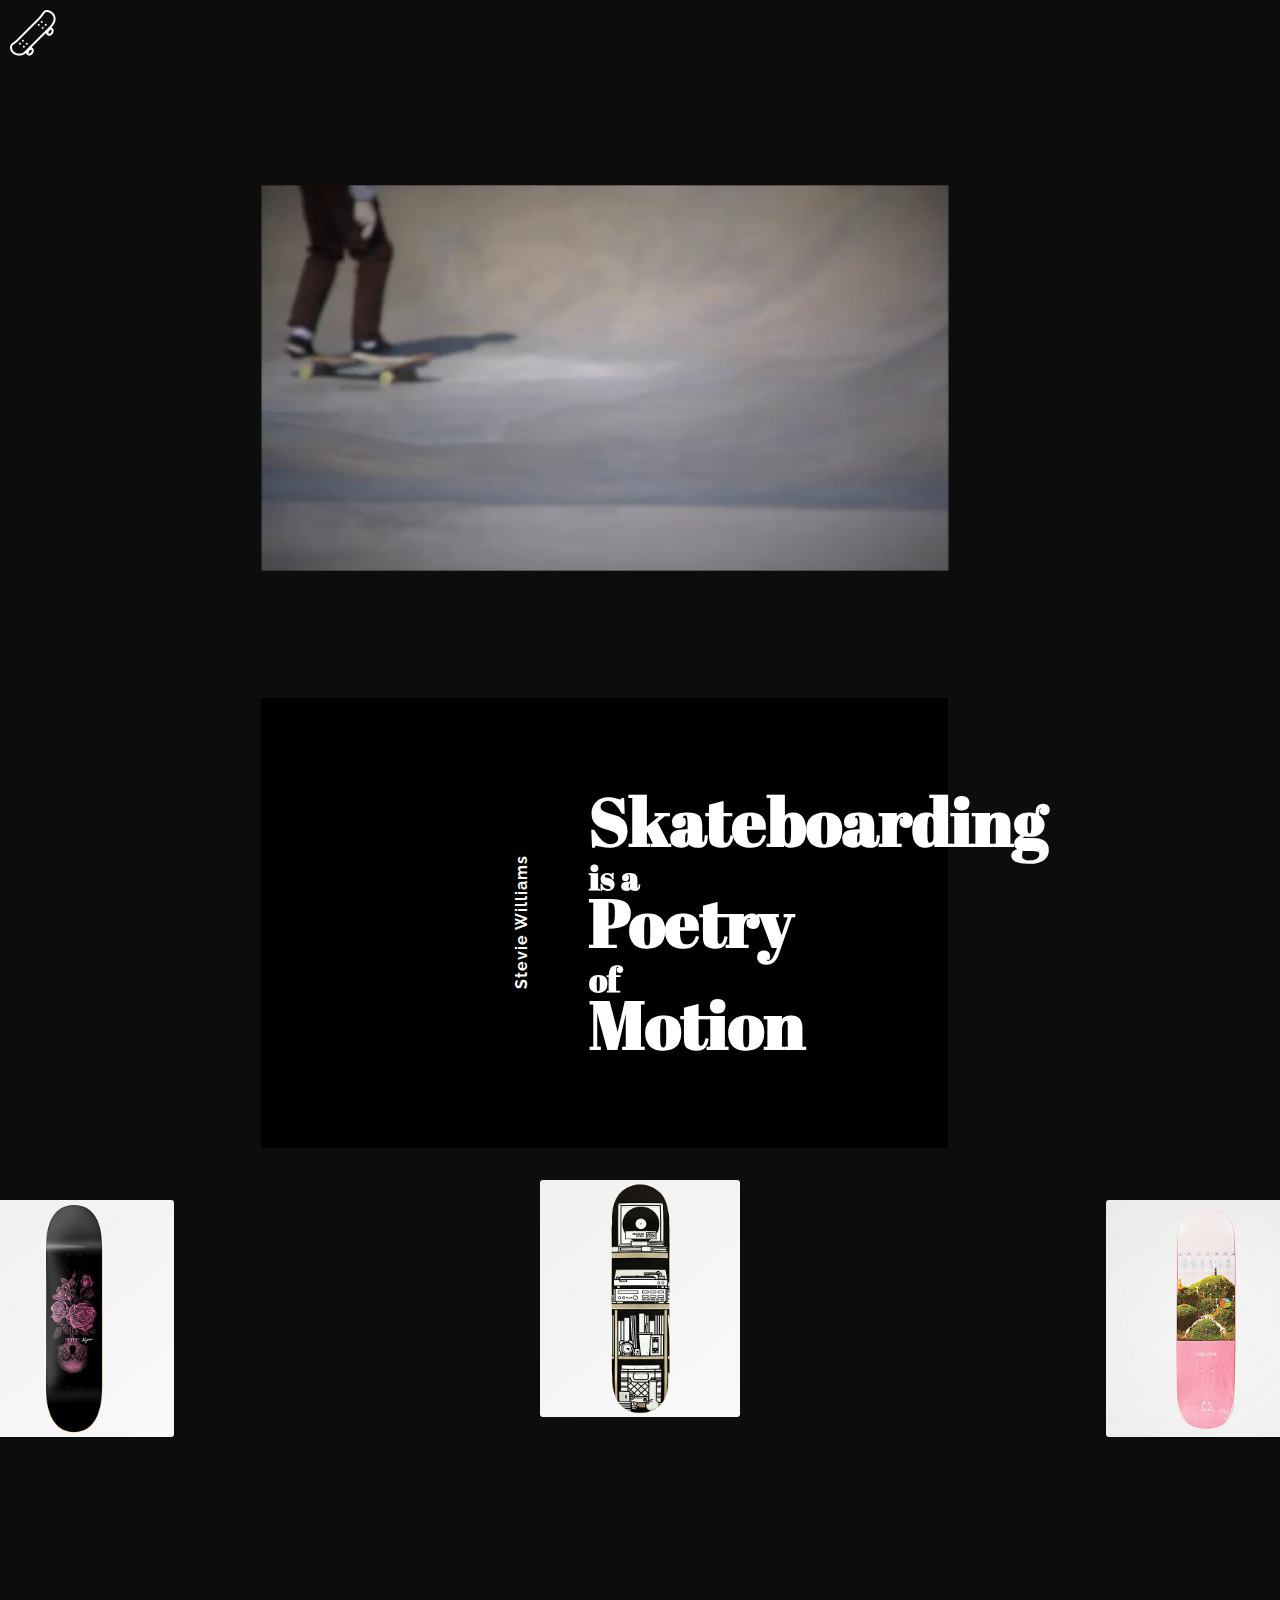
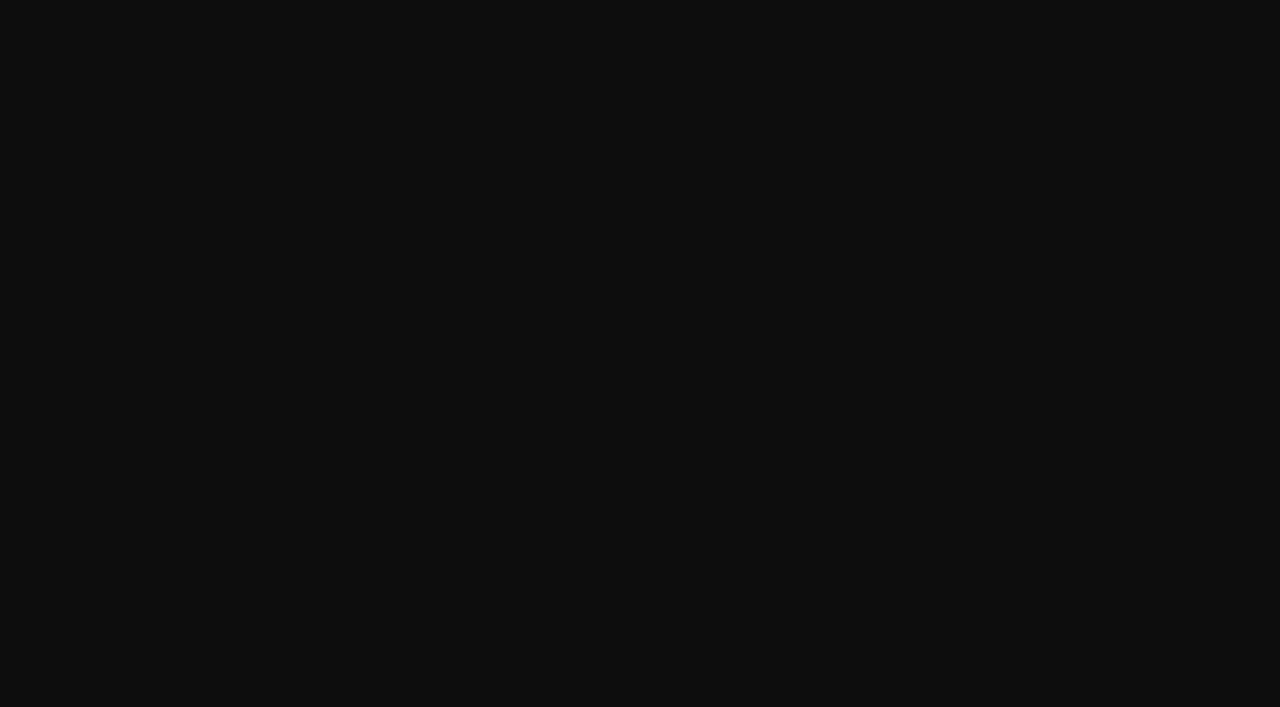
==== base.html @ 117794f9 "first commit" ====
<!DOCTYPE html>
<html lang="en">
<head>
    <meta charset="UTF-8">
    <meta name="viewport" content="width=device-width, initial-scale=1.0">
    <meta http-equiv="X-UA-Compatible" content="ie=edge">
    <title>Document</title>
    <link rel='stylesheet' type= 'text/css' href='base.css'>
</head>
<body>
    <div class="wrapper">
        <div class="sidebar">
        <div class="icons">
            <a href="#"><img src='./sk8.png' class="skate"></a>
            <a href="#"><img src='./x.png' class="x"></a>
        </div>

        
    <div class="menu">
            <ul>
                <a href="#"><li>Explore</li></a>
                <a href="#"><li>Shop</li></a>
                <a href="#"><li>Learn</li></a>
            </ul>
        </div>
    </div>

            <div class='graphic'>
                <div class="top">
                    <video src="skateVid.mp4" autoplay loop></video>
                </div>
                <div class="bottom">
                    <span class="name"><h4>Stevie Williams</h4></span>
                    <h2>Skateboarding <br><span class="small">is a</span> <br>Poetry <br><span class="small">of</span> <br>Motion</h2>
                </div>
            </div>
            
            <div class="featured">
               <div class="boardContainer board1" data-title='Primitive Najera Reborn 8.25"'><img src="b3.jpg" "></div>
               <div class="boardContainer board2" data-title='Girl x Sub Pop Biebel 8.0"' ><img src="b2.jpg" ></div>
               <div class="boardContainer board3" data-title='WKND Sablone Still Life 8.25"'><img src="b1.jpg" ></div>
            </div>

            
    </div>
    <script src="base.js"></script>
</body>
</html>
---- base.css ----
@import url('https://fonts.googleapis.com/css?family=Abril+Fatface|Raleway');




*{
    box-sizing:border-box;
}
body{
    background-color:#0d0d0d;
    color:white;
}
.wrapper{
    display:grid;
    grid-template-columns: 20% 80%;
    grid-auto-rows: 1fr;
}
@keyframes skateOff{
    0%{
        transform:rotate(0);
    }
    50%{
        transform:rotate(49deg);
    }
    100%{
        transform: translateX(-300px);
    }
}

.skateOff{
    animation: skateOff  ease-in 1s forwards;
}

.x{
    visibility: hidden;
}


.xPoof{
    animation: xPoof .3s ease;
}

@keyframes xPoof{
    0%{
        visibility: visible;
        opacity: 1;
    }
   
    100%{
    opacity:0;    
}
}

.appear{
    animation: appear 2s ease-in 1s;
}

@keyframes appear{
    0%{opacity: 0;}
    100%{opacity:1;}
}

.xslide{
    animation:slideOut .8s ease 2s forwards;
}


.menu{
    visibility: hidden;
    color:black;
    width:10em;
    background-color:white;
    border-radius: 4px;
    font-family: 'Raleway';
    background: linear-gradient(to right,
    rgba(249,107,142,1),
    rgba(218,103,230,1),
    rgba(130,125,253,1));
}
.slideOut{
    animation: slideOut 1s forwards 1.2s;
}

@keyframes slideOut{
    0%{
        transform: translateX(-50%);
    }

    50%{visibility: visible;
        transform: translateX(8%);

    }
   
    100%{
        visibility: visible;
        transform: translateX(0);
    }
}

.slideIn{
    animation: slideIn 2s ease forwards;

}

@keyframes slideIn{
    0%{
        visibility: visible;
        transform: translateX(0);
    }
   
    100%{
        transform: translateX(-150%);
    }
}


.menu ul{
    list-style:none;
    display: flex;
    flex-direction: column;
    justify-content: space-evenly;
    height: 20em;
    padding:0 10px;
}

.menu a{
    height:30px;
    text-decoration: none;
    color:black;
    font-size:2em;
}
.menu a::after{
    content: '';
    width: 0px;
    height: 2px;
    display: block;
    background: black;
    transition: 300ms;
    transition-timing-function: ease;
}

.menu a:hover::after{
    width:80%;
}


.graphic{
    grid-column: 2/3;
    grid-row: 1/1;
}


video{
    margin-top:-5em;
    height:100vh;
    width:68%;
}
/* 
.top{
    background: url('./imgs/pexels-photo-1332043.jpeg');
    background-blend-mode: overlay;
    background-color: rgba(0, 52, 87, 0.267);
    background-size:cover;
    background-position: center;
    background-repeat:no-repeat;
    height:100vh;
    width:68%;
} */
.bottom{
    width:68%;
    margin-top:-3em;
    background-color:black;
    height:50vh;
    display:flex;
    justify-content: flex-end;
    align-items: center;
    font-size: 2.8em;
    line-height: 1em;
}

.bottom h2, p {
    margin-right: -6.25rem;
    z-index:5;
}

.bottom h2{
    font-family: 'Abril Fatface';
}

.bottom p{
    background-color:rgba(225,225,225, 0.4);
}

.bottom .name .small{
    font-family: 'Source Serif Pro', serif;
}

.bottom .name{
    font-size: 1rem;
    font-family: 'Raleway';
    transform: rotate(-90deg);
    font-weight: lighter;
    letter-spacing: 1px;
    line-height:1em;
}

.bottom .small{
    font-size: .5em;
    text-align: left;
}


.featured{
    grid-column: 1/-1;
    display:flex;
    flex-wrap: wrap;
    justify-content: space-evenly;
    margin-top:2em;

}

.boardContainer img{
    max-width:100%;
    position: relative;
    transition:.2s ease;
    border-radius: 3px;
}

.boardContainer{
    width:200px;
    position: relative;
}

.boardContainer::after{
    content:attr(data-title);
    text-align: center;
    z-index: 5;
    position: absolute;
    display:inline-block;
    height:40px;
    padding:1em 0 0 0;
    /* background-color:blue; */
    top:-100px;
    left:0;
    right:0;
    bottom:0;
    border: 2px solid white;
    transition: all .3s ease;
}

.boardContainer:hover::after{
    top:100px;
    left:0;
    right:0;
    bottom:0;
}

.boardContainer:hover::before{
    content:'';
    z-index: 4;
    position: absolute;
    display:inline-block;
    height:34.1%;
    background-color:rgba(0,0,0,0.9);
    top:0;
    left:0;
    right:0;
    bottom:0;
    transition: all .3s ease;
}



.board1{
    transform: translate(-200px, 20px);
    overflow:hidden;
}

.board2{
    z-index: 2;
    overflow:hidden;
}

.board3{
    transform: translate(200px, 20px);
    overflow:hidden;
}
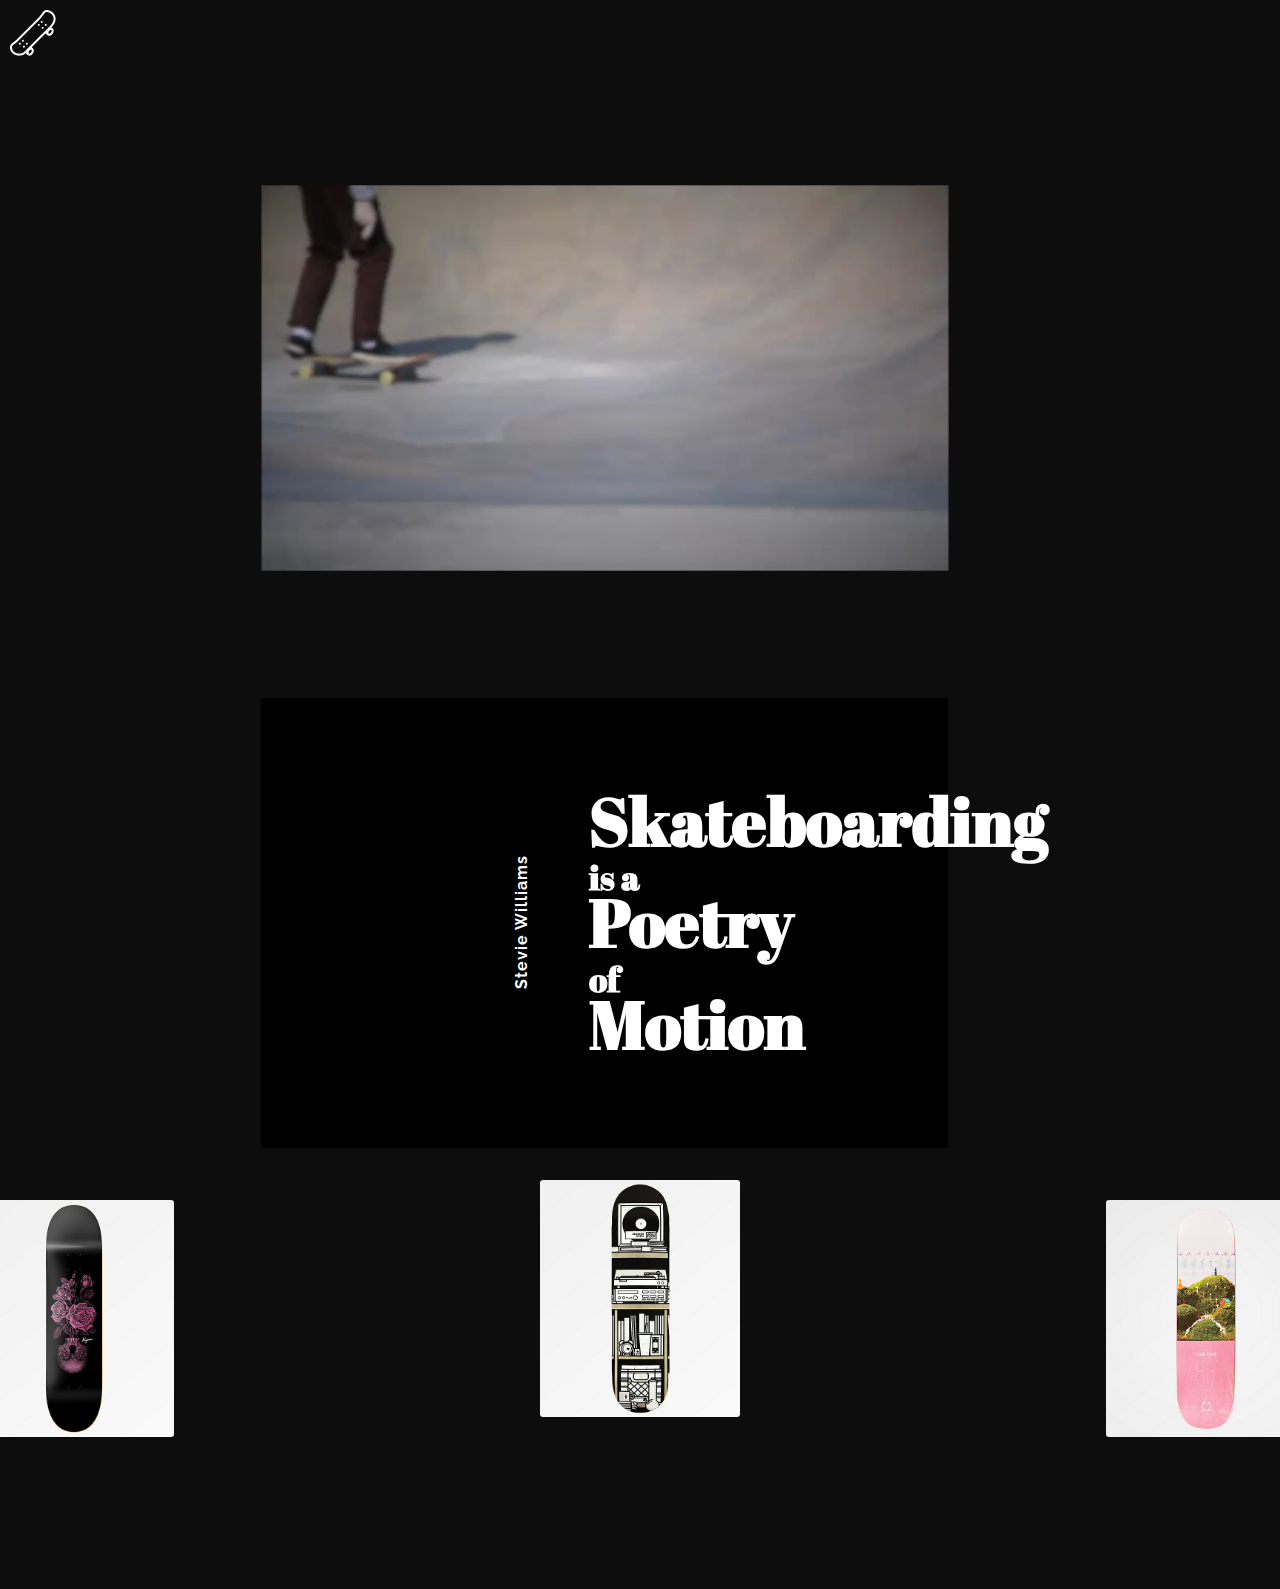
==== commit e85e9ef5: "yup" ====
--- a/base.html
+++ b/base.html
@@ -35,7 +35,16 @@
                 </div>
             </div>
             
+            <div class= "title">
+                    <div class="title-word">Featured</div>
+                     <div class="title-word">Boards</div>
+                </div>
+                
             <div class="featured">
+
+
+
+
                <div class="boardContainer board1" data-title='Primitive Najera Reborn 8.25"'><img src="b3.jpg" "></div>
                <div class="boardContainer board2" data-title='Girl x Sub Pop Biebel 8.0"' ><img src="b2.jpg" ></div>
                <div class="boardContainer board3" data-title='WKND Sablone Still Life 8.25"'><img src="b1.jpg" ></div>
--- a/base.css
+++ b/base.css
@@ -13,7 +13,7 @@
 .wrapper{
     display:grid;
     grid-template-columns: 20% 80%;
-    grid-auto-rows: 1fr;
+    grid-template-rows: auto;
 }
 @keyframes skateOff{
     0%{
@@ -216,7 +216,8 @@
     flex-wrap: wrap;
     justify-content: space-evenly;
     margin-top:2em;
-
+    align-items: start;
+    padding-bottom:10em;
 }
 
 .boardContainer img{
@@ -260,7 +261,8 @@
     z-index: 4;
     position: absolute;
     display:inline-block;
-    height:34.1%;
+    width:100%;
+    height:99%;
     background-color:rgba(0,0,0,0.9);
     top:0;
     left:0;
@@ -284,4 +286,104 @@
 .board3{
     transform: translate(200px, 20px);
     overflow:hidden;
-}+}
+
+.title {
+    display: none;
+    grid-column: 2/-1;
+    align-self: start;
+    position: relative;
+    -webkit-perspective: 400;
+            perspective: 400;
+    padding-left: 17px;
+    font-family: Arial;
+    font-weight: bold;
+    font-size: 52px;
+    text-transform: uppercase;
+    color: #fff;
+  }
+
+  .title:before {
+    content: '';
+    display: block;
+    position: absolute;
+    height: 100%;
+    width: 6px;
+    background:linear-gradient(to bottom,
+    rgba(249,107,142,1),
+    rgba(218,103,230,1),
+    rgba(130,125,253,1));
+    top: 0;
+    left: 0;
+    opacity: 0;
+    -webkit-transform: translateX(-150px);
+            transform: translateX(-150px);
+    -webkit-animation: title-border-slide-in 0.35s ease-out forwards;
+            animation: title-border-slide-in 0.35s ease-out forwards;
+  }
+
+  .title .title-word {
+    opacity: 0;
+    -webkit-transform-origin: bottom center;
+            transform-origin: bottom center;
+    -webkit-transform: rotateX(-90deg);
+            transform: rotateX(-90deg);
+  }
+  .title .title-word:nth-child(1) {
+    -webkit-animation: roll-in 0.15s .2s ease-out forwards;
+            animation: roll-in 0.15s .2s ease-out forwards;
+  }
+  .title .title-word:nth-child(2) {
+    -webkit-animation: roll-in 0.15s 0.4s ease-out forwards;
+            animation: roll-in 0.15s 0.4s ease-out forwards;
+  }
+
+  @-webkit-keyframes title-border-slide-in {
+    0% {
+      -webkit-transform: translateX(-150px);
+              transform: translateX(-150px);
+      opacity: 0;
+    }
+    100% {
+      -webkit-transform: translateX(0);
+              transform: translateX(0);
+      opacity: 1;
+    }
+  }
+  @keyframes title-border-slide-in {
+    0% {
+      -webkit-transform: translateX(-150px);
+              transform: translateX(-150px);
+      opacity: 0;
+    }
+    100% {
+      -webkit-transform: translateX(0);
+              transform: translateX(0);
+      opacity: 1;
+    }
+  }
+  @-webkit-keyframes roll-in {
+    0% {
+      -webkit-transform: rotateX(-90deg);
+              transform: rotateX(-90deg);
+      opacity: 1;
+    }
+    100% {
+      -webkit-transform: rotateX(0deg);
+              transform: rotateX(0deg);
+      opacity: 1;
+    }
+  }
+  @keyframes roll-in {
+    0% {
+      -webkit-transform: rotateX(-90deg);
+              transform: rotateX(-90deg);
+      opacity: 1;
+    }
+    100% {
+      -webkit-transform: rotateX(0deg);
+              transform: rotateX(0deg);
+      opacity: 1;
+    }
+  }
+  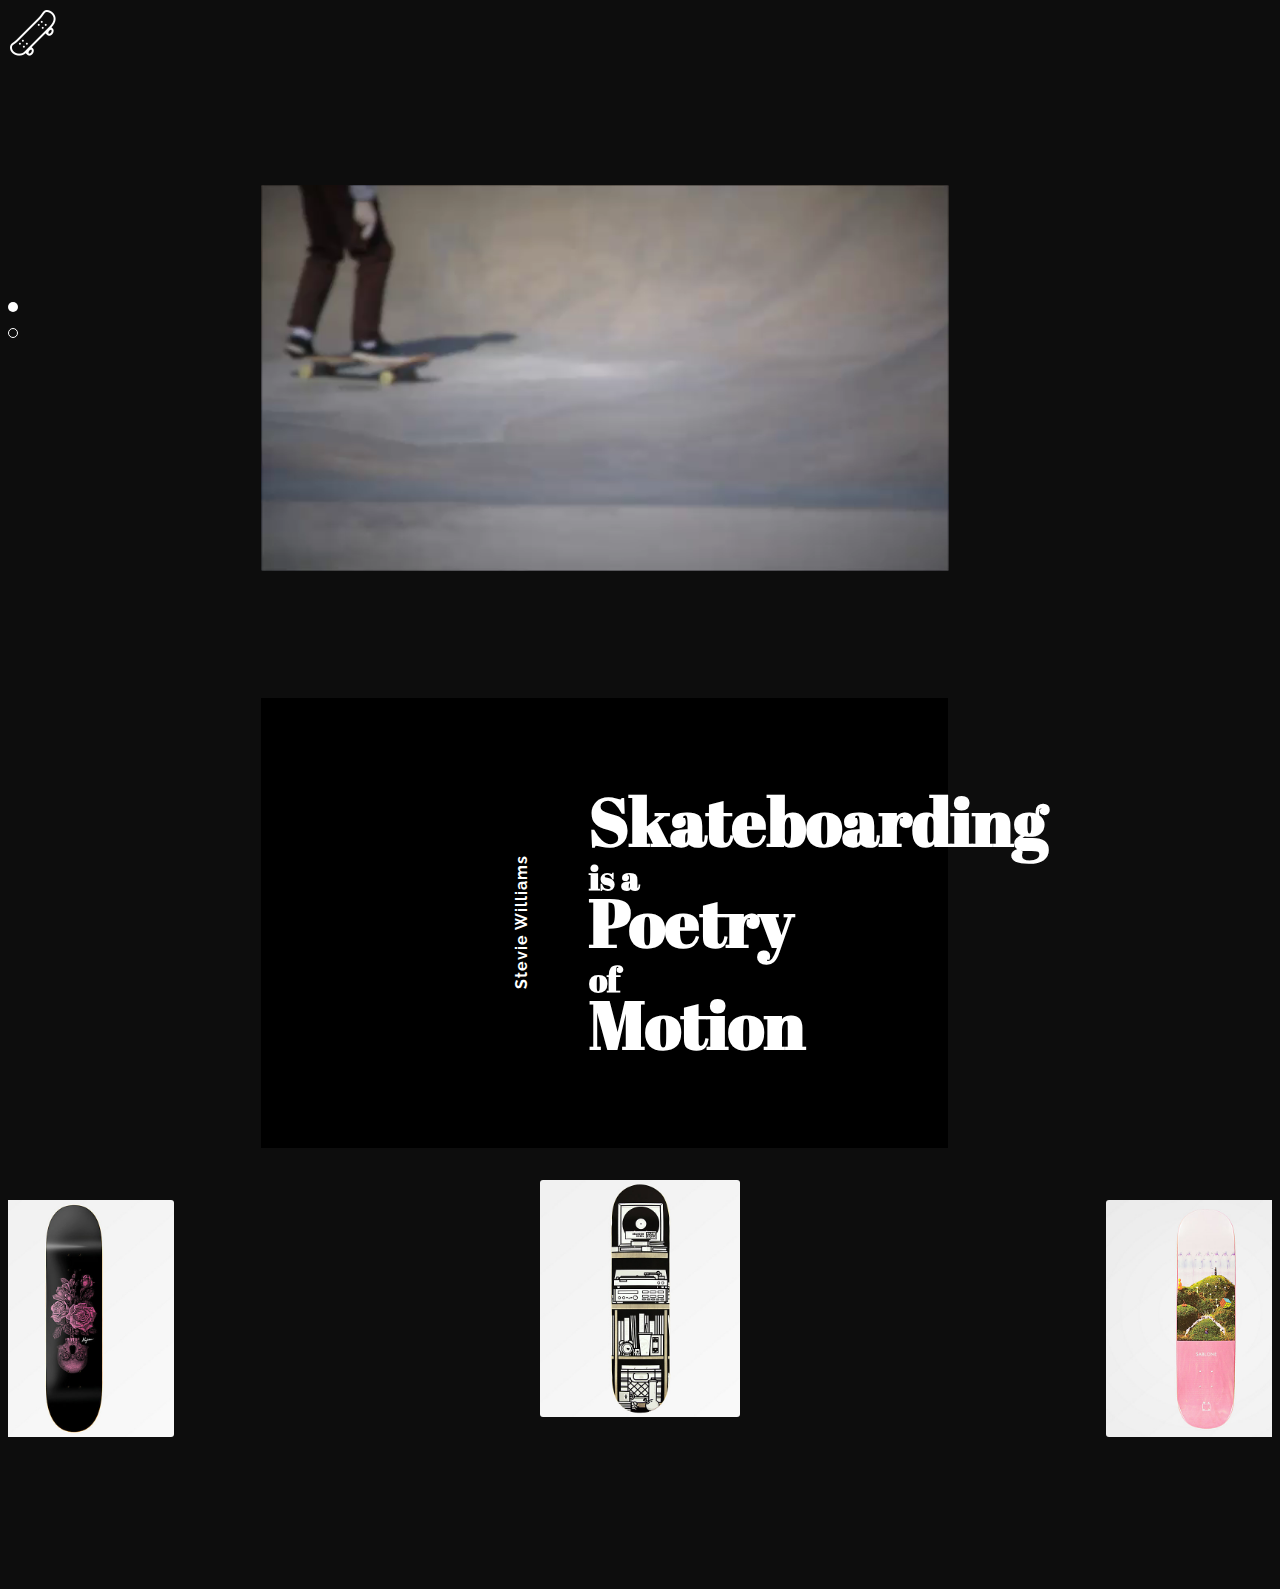
==== commit 85e9a2d6: "added scrollspy" ====
--- a/base.html
+++ b/base.html
@@ -13,6 +13,10 @@
         <div class="icons">
             <a href="#"><img src='./sk8.png' class="skate"></a>
             <a href="#"><img src='./x.png' class="x"></a>
+            <div class="scroll">
+                   <div></div>
+                   <div class="bottomBubble"></div>
+                </div>
         </div>
 
         
@@ -25,16 +29,18 @@
         </div>
     </div>
 
-            <div class='graphic'>
+            <div class='graphic'>            
                 <div class="top">
-                    <video src="skateVid.mp4" autoplay loop></video>
+                    <video src="skateVid.mp4" autoplay loop ></video>
                 </div>
                 <div class="bottom">
                     <span class="name"><h4>Stevie Williams</h4></span>
                     <h2>Skateboarding <br><span class="small">is a</span> <br>Poetry <br><span class="small">of</span> <br>Motion</h2>
                 </div>
             </div>
-            
+      
+        
+
             <div class= "title">
                     <div class="title-word">Featured</div>
                      <div class="title-word">Boards</div>
--- a/base.css
+++ b/base.css
@@ -155,17 +155,7 @@
     height:100vh;
     width:68%;
 }
-/* 
-.top{
-    background: url('./imgs/pexels-photo-1332043.jpeg');
-    background-blend-mode: overlay;
-    background-color: rgba(0, 52, 87, 0.267);
-    background-size:cover;
-    background-position: center;
-    background-repeat:no-repeat;
-    height:100vh;
-    width:68%;
-} */
+
 .bottom{
     width:68%;
     margin-top:-3em;
@@ -218,6 +208,7 @@
     margin-top:2em;
     align-items: start;
     padding-bottom:10em;
+    overflow:hidden;
 }
 
 .boardContainer img{
@@ -229,7 +220,9 @@
 
 .boardContainer{
     width:200px;
+    cursor: pointer;
     position: relative;
+    overflow:hidden;
 }
 
 .boardContainer::after{
@@ -240,7 +233,6 @@
     display:inline-block;
     height:40px;
     padding:1em 0 0 0;
-    /* background-color:blue; */
     top:-100px;
     left:0;
     right:0;
@@ -275,17 +267,14 @@
 
 .board1{
     transform: translate(-200px, 20px);
-    overflow:hidden;
 }
 
 .board2{
     z-index: 2;
-    overflow:hidden;
 }
 
 .board3{
     transform: translate(200px, 20px);
-    overflow:hidden;
 }
 
 .title {
@@ -301,6 +290,7 @@
     font-size: 52px;
     text-transform: uppercase;
     color: #fff;
+    overflow:hidden;
   }
 
   .title:before {
@@ -386,4 +376,23 @@
       opacity: 1;
     }
   }
-  +  
+  .scroll{
+    margin-top:15em;
+    position:fixed;
+  }
+  .scroll div{
+      height:10px;
+      width:10px;
+      background-color:white;
+      border-radius:50%;
+  }
+  .scroll ul{
+      list-style:none;
+  }
+
+  .scroll div:nth-last-child(1){
+      background-color:transparent;
+      margin-top:1em;
+      border: .5px solid white;
+  }